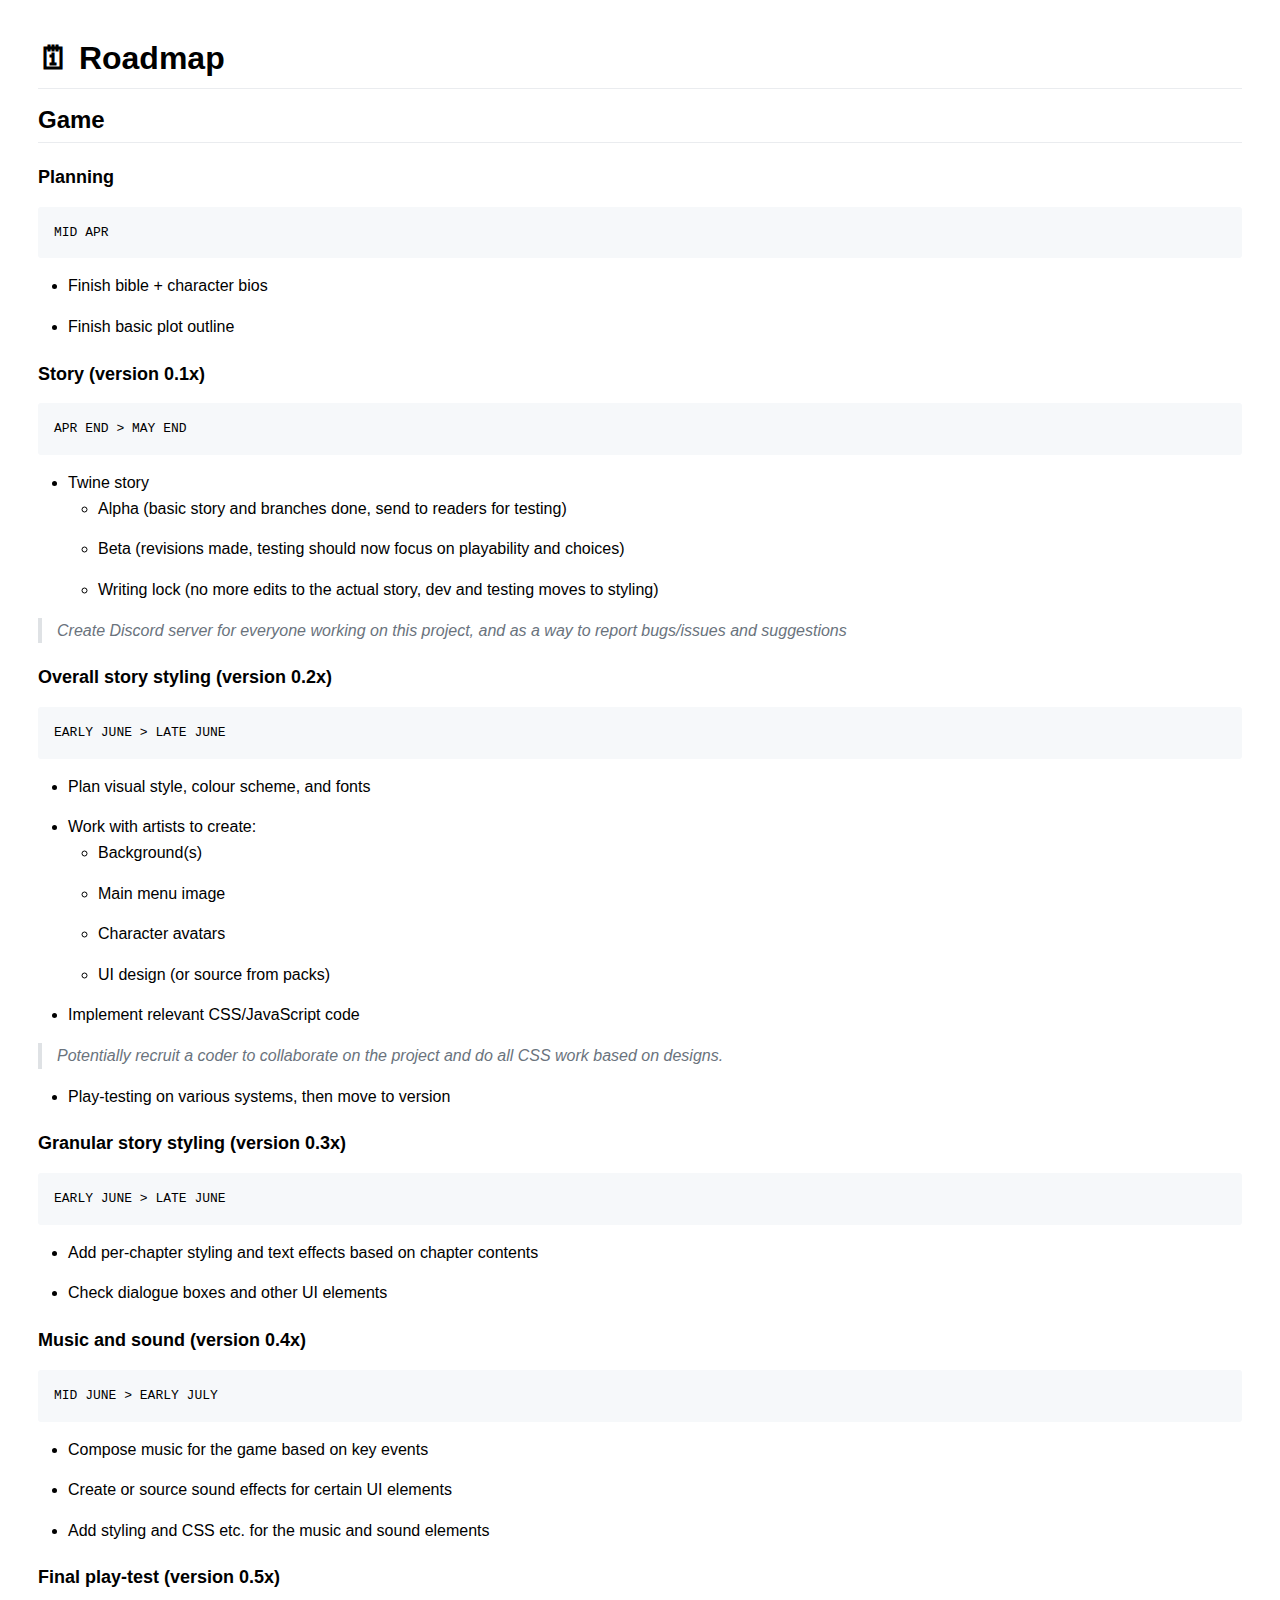
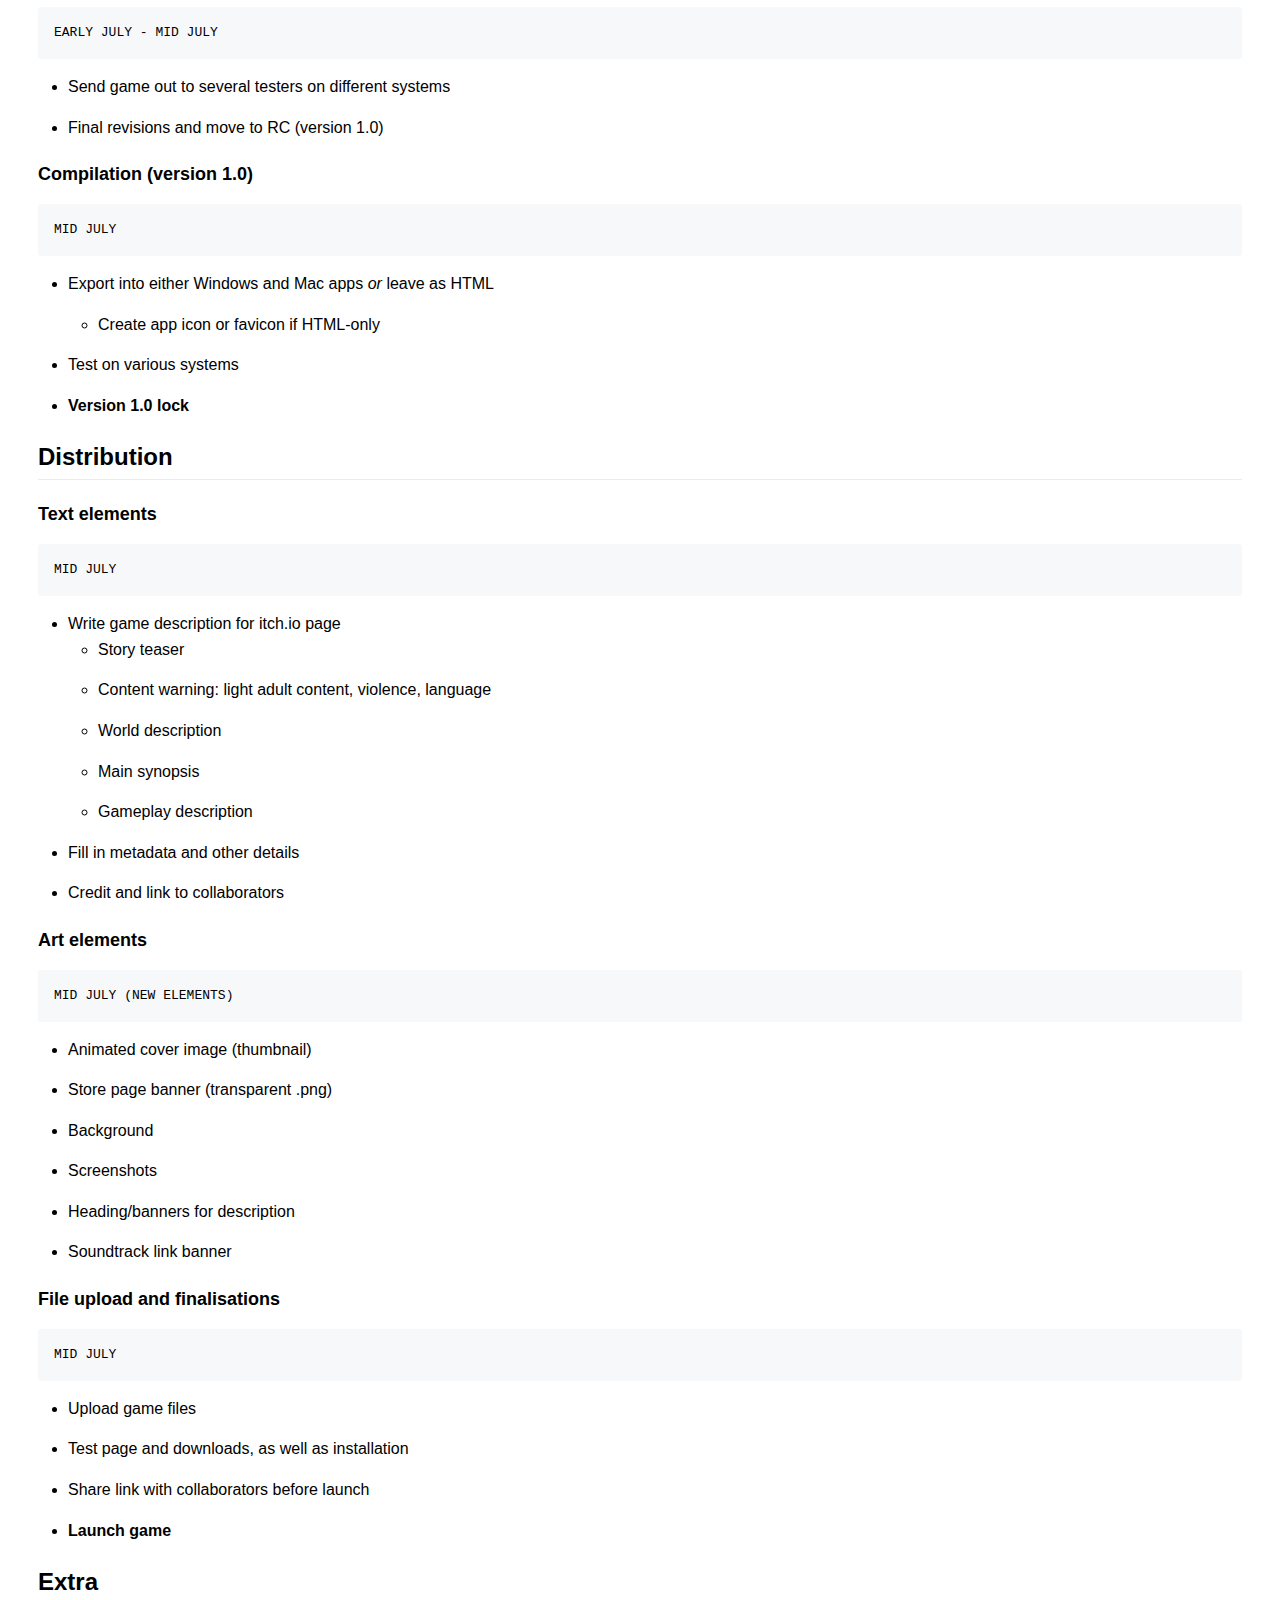
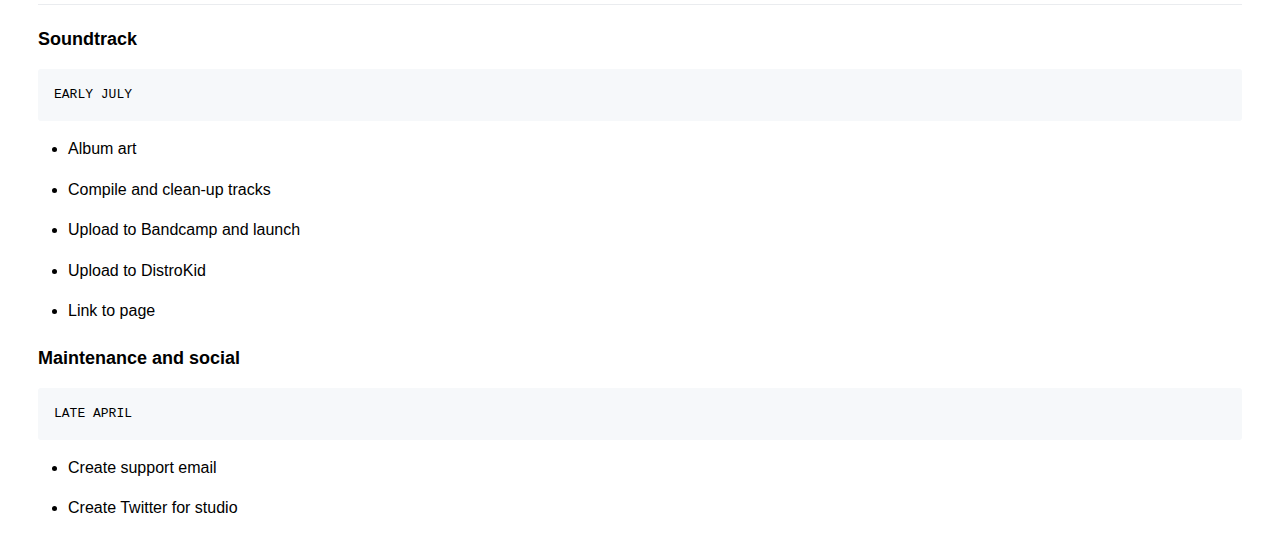
==== roadmap.html @ 9f1938f6 "Added homepage!" ====
<!DOCTYPE html>
<html>
	<head>
		<meta name="viewport" content="width=device-width, initial-scale=1.0">
		<meta charset="utf-8" />
		<link rel="stylesheet" type="text/css" href="css/style.css" />
		<title>🗓 Roadmap</title>
	</head>
<body>
<h1>🗓 Roadmap</h1>

<h2>Game</h2>

<h3>Planning</h3>

<pre><code>MID APR</code></pre>

<ul>
	<li>Finish bible + character bios</li>
	<li>Finish basic plot outline</li>
</ul>

<h3>Story (version 0.1x)</h3>

<pre><code>APR END &gt; MAY END</code></pre>

<ul>
	<li>Twine story

		<ul>
			<li>Alpha (basic story and branches done, send to readers for testing)</li>
			<li>Beta (revisions made, testing should now focus on playability and choices)</li>
			<li>Writing lock (no more edits to the actual story, dev and testing moves to styling)</li>
		</ul></li>
</ul>

<blockquote>
<p><em>Create Discord server for everyone working on this project, and as a way to report bugs/issues and suggestions </em></p>
</blockquote>

<h3>Overall story styling (version 0.2x)</h3>

<pre><code>EARLY JUNE &gt; LATE JUNE</code></pre>

<ul>
	<li>Plan visual style, colour scheme, and fonts</li>
	<li>Work with artists to create:

		<ul>
			<li>Background(s)</li>
			<li>Main menu image</li>
			<li>Character avatars</li>
			<li>UI design (or source from packs)</li>
		</ul></li>
	<li>Implement relevant CSS/JavaScript code</li>
</ul>

<blockquote>
<p><em>Potentially recruit a coder to collaborate on the project and do all CSS work based on designs.</em></p>
</blockquote>

<ul>
	<li>Play-testing on various systems, then move to version</li>
</ul>

<h3>Granular story styling (version 0.3x)</h3>

<pre><code>EARLY JUNE &gt; LATE JUNE</code></pre>

<ul>
	<li>Add per-chapter styling and text effects based on chapter contents</li>
	<li>Check dialogue boxes and other UI elements</li>
</ul>

<h3>Music and sound (version 0.4x)</h3>

<pre><code>MID JUNE &gt; EARLY JULY</code></pre>

<ul>
	<li>Compose music for the game based on key events</li>
	<li>Create or source sound effects for certain UI elements</li>
	<li>Add styling and CSS etc. for the music and sound elements </li>
</ul>

<h3>Final play-test (version 0.5x)</h3>

<pre><code>EARLY JULY - MID JULY</code></pre>

<ul>
	<li>Send game out to several testers on different systems</li>
	<li>Final revisions and move to RC (version 1.0)</li>
</ul>

<h3>Compilation (version 1.0)</h3>

<pre><code>MID JULY</code></pre>

<ul>
	<li>Export into either Windows and Mac apps <em>or </em>leave as HTML

		<ul>
			<li>Create app icon or favicon if HTML-only</li>
		</ul></li>
	<li>Test on various systems</li>
	<li><strong>Version 1.0 lock</strong></li>
</ul>

<h2>Distribution</h2>

<h3>Text elements</h3>

<pre><code>MID JULY</code></pre>

<ul>
	<li>Write game description for itch.io page

		<ul>
			<li>Story teaser</li>
			<li>Content warning: light adult content, violence, language</li>
			<li>World description</li>
			<li>Main synopsis</li>
			<li>Gameplay description</li>
		</ul></li>
	<li>Fill in metadata and other details</li>
	<li>Credit and link to collaborators</li>
</ul>

<h3>Art elements</h3>

<pre><code>MID JULY (NEW ELEMENTS)</code></pre>

<ul>
	<li>Animated cover image (thumbnail)</li>
	<li>Store page banner (transparent .png)</li>
	<li>Background</li>
	<li>Screenshots</li>
	<li>Heading/banners for description</li>
	<li>Soundtrack link banner</li>
</ul>

<h3>File upload and finalisations</h3>

<pre><code>MID JULY</code></pre>

<ul>
	<li>Upload game files</li>
	<li>Test page and downloads, as well as installation</li>
	<li>Share link with collaborators before launch</li>
	<li><strong>Launch game</strong></li>
</ul>

<h2>Extra</h2>

<h3>Soundtrack</h3>

<pre><code>EARLY JULY</code></pre>

<ul>
	<li>Album art</li>
	<li>Compile and clean-up tracks </li>
	<li>Upload to Bandcamp and launch</li>
	<li>Upload to DistroKid</li>
	<li>Link to page</li>
</ul>

<h3>Maintenance and social</h3>

<pre><code>LATE APRIL</code></pre>

<ul>
	<li>Create support email</li>
	<li>Create Twitter for studio</li>
</ul>

</body>
</html>
---- css/style.css ----
body {
	font-family: -apple-system, BlinkMacSystemFont, Helvetica, arial, sans-serif;
	font-size: 16px;
	line-height: 1.6;
	padding-top: 10px;
	padding-bottom: 10px;
	background-color: white;
	padding: 30px;
}

body > *:first-child {
	margin-top: 0 !important;
}

body > *:last-child {
	margin-bottom: 0 !important;
}

a {
	color: #0366d6;
	text-decoration: none;
}

a.absent {
	color: #cc0000;
}

a.anchor {
	display: block;
	padding-left: 30px;
	margin-left: -30px;
	cursor: pointer;
	position: absolute;
	top: 0;
	left: 0;
	bottom: 0;
}

h1, h2, h3, h4, h5, h6 {
	margin: 20px 0 10px;
	padding: 0;
	font-weight: bold;
	-webkit-font-smoothing: antialiased;
	cursor: text;
	position: relative;
}

h1 tt, h1 code {
	font-size: inherit;
}

h2 tt, h2 code {
	font-size: inherit;
}

h3 tt, h3 code {
	font-size: inherit;
}

h4 tt, h4 code {
	font-size: inherit;
}

h5 tt, h5 code {
	font-size: inherit;
}

h6 tt, h6 code {
	font-size: inherit;
}

h1 {
	font-size: 2em;
	line-height: 1.25;
	color: black;
	border-bottom: 1px solid #eaecef;
	padding-bottom: .3em;
	margin-bottom: 16px;
}

h2 {
	font-size: 1.5em;
	line-height: 1.25;
	color: black;
	border-bottom: 1px solid #eaecef;
	padding-bottom: .3em;
	margin-bottom: 16px;
	margin-top: 24px;
}

h3 {
	font-size: 18px;
}

h4 {
	font-size: 16px;
}

h5 {
	font-size: 14px;
}

h6 {
	color: #777777;
	font-size: 14px;
}

p, blockquote, ul, ol, dl, li, table, pre {
	margin: 15px 0;
}

hr {
	background-color: #e1e4e8;
	border: 0 none;
	color: #cccccc;
	height: .25em;
	padding: 0;
	margin: 24px 0;
}

body > h2:first-child {
	margin-top: 0;
	padding-top: 0;
}

body > h1:first-child {
	margin-top: 0;
	padding-top: 0;
}

body > h1:first-child + h2 {
	margin-top: 0;
	padding-top: 0;
}

dy > h3:first-child, body > h4:first-child, body > h5:first-child, body > h6:first-child {
	margin-top: 0;
	padding-top: 0;
}

a:first-child h1, a:first-child h2, a:first-child h3, a:first-child h4, a:first-child h5, a:first-child h6 {
	margin-top: 0;
	padding-top: 0;
}

h1 p, h2 p, h3 p, h4 p, h5 p, h6 p {
	margin-top: 0;
}

li p.first {
	display: inline-block;
}

ul, ol {
	padding-left: 30px;
}

ol#footnotes {
	padding-top: 15px;
	background: transparent url([data-uri]) repeat-x 0 0;
}

ul :first-child, ol :first-child {
	margin-top: 0;
}

ul :last-child, ol :last-child {
	margin-bottom: 0;
}

dl {
  padding: 0;
}

dl dt {
	font-size: 14px;
	font-weight: bold;
	font-style: italic;
	padding: 0;
	margin: 15px 0 5px;
}

dl dt:first-child {
	padding: 0;
}

dl dt > :first-child {
	margin-top: 0;
}

dl dt > :last-child {
	margin-bottom: 0;
}

dl dd {
	margin: 0 0 15px;
	padding: 0 15px;
}

dl dd > :first-child {
	margin-top: 0;
}

dl dd > :last-child {
	margin-bottom: 0;
}

blockquote {
	border-left: 4px solid #dfe2e5;
	padding: 0 15px;
	color: #6a737d;
}

blockquote > :first-child {
	margin-top: 0;
}

blockquote > :last-child {
	margin-bottom: 0;
}

table {
	padding: 0;
}

table tr {
	border-top: 1px solid #cccccc;
	background-color: white;
	margin: 0;
	padding: 0;
}

table tr:nth-child(2n) {
	background-color: #f8f8f8;
}

table tr th {
	font-weight: bold;
	border: 1px solid #cccccc;
	text-align: left;
	margin: 0;
	padding: 6px 13px;
}

table tr td {
	border: 1px solid #cccccc;
	text-align: left;
	margin: 0;
	padding: 6px 13px;
}

table tr th :first-child, table tr td :first-child {
	margin-top: 0;
}

table tr th :last-child, table tr td :last-child {
	margin-bottom: 0;
}

img {
	max-width: 100%;
}

span.frame {
	display: block;
	overflow: hidden;
}

span.frame > span {
	border: 1px solid #dddddd;
	display: block;
	float: left;
	overflow: hidden;
	margin: 13px 0 0;
	padding: 7px;
	width: auto;
}

span.frame span img {
	display: block;
	float: left;
}

span.frame span span {
	clear: both;
	color: #333333;
	display: block;
	padding: 5px 0 0;
}

span.align-center {
	display: block;
	overflow: hidden;
	clear: both;
}

span.align-center > span {
	display: block;
	overflow: hidden;
	margin: 13px auto 0;
	text-align: center;
}

span.align-center span img {
	margin: 0 auto;
	text-align: center;
}

span.align-right {
	display: block;
	overflow: hidden;
	clear: both;
}

span.align-right > span {
	display: block;
	overflow: hidden;
	margin: 13px 0 0;
	text-align: right;
}

span.align-right span img {
	margin: 0;
	text-align: right;
}

span.float-left {
	display: block;
	margin-right: 13px;
	overflow: hidden;
	float: left;
}

span.float-left span {
	margin: 13px 0 0;
}

span.float-right {
	display: block;
	margin-left: 13px;
	overflow: hidden;
	float: right;
}

span.float-right > span {
	display: block;
	overflow: hidden;
	margin: 13px auto 0;
	text-align: right;
}

code, pre, tt {
	font-family: SFMono-Regular,Consolas,Liberation Mono,Menlo,Courier,monospace;
	line-height: 1.45;
}

code, tt {
	font-size: 85%;
	margin: 0 2px;
	padding: .2em .4em;
	white-space: nowrap;
	background-color: rgba(27,31,35,.05);
	border-radius: 3px;
}

pre code {
	font-size: inherit;
	margin: 0;
	padding: 0;
	white-space: pre;
	border: none;
	background: transparent;
}

.highlight pre {
	background-color: #f6f8fa;
	font-size: 13px;
	line-height: 19px;
	overflow: auto;
	padding: 6px 10px;
	border-radius: 3px;
}

pre {
	background-color: #f6f8fa;
	font-size: 13px;
	line-height: 19px;
	overflow: auto;
	padding: 16px;
	border-radius: 3px;
}

pre code, pre tt {
	background-color: transparent;
	border: none;
}

.syntax-all {
}

.syntax-entity {
	color: #6f42c1;
}

.syntax-tag {
	color: #22863a;
}

.syntax-keyword {
	color: #d73a49;
}

.syntax-parameter {
	color: #24292e;
}

.syntax-string {
	color: #003878;
}

.syntax-constant {
	color: #005cc5;
}

.syntax-variable {
	color: #e36209;
}

.syntax-escape {
	font-weight: bold;
	color:       #22863a;
}

.syntax-comment {
	color: #6a737d;
}

.syntax-error {
	color: #b31d28;
}

/* Markup Highlighting */

.syntax-heading {
	font-weight: bold;
	color:       #005cc5;
}

.syntax-italic {
	font-style: italic;
	color:      #24292e;
}

.syntax-bold {
	font-weight: bold;
	color:       #24292e;
}

.syntax-deleted {
	color:            #b31d28;
	background-color: #ffeef0;
}

.syntax-inserted {
	color:            #22863a;
	background-color: #f0fff4;
}

.syntax-changed {
	color:            #e36209;
	background-color: #ffebda;
}

.syntax-link {
	text-decoration: underline;
	color:           #032f62;
}

.syntax-list {
	color: #e36209;
}

@keyframes highfade {
	0% {
		background-color: none;
	}
	20% {
		background-color: yellow;
	}
	100% {
		background-color: none;
	}
}

@-webkit-keyframes highfade {
	0% {
		background-color: none;
	}
	20% {
		background-color: yellow;
	}
	100% {
		background-color: none;
	}
}
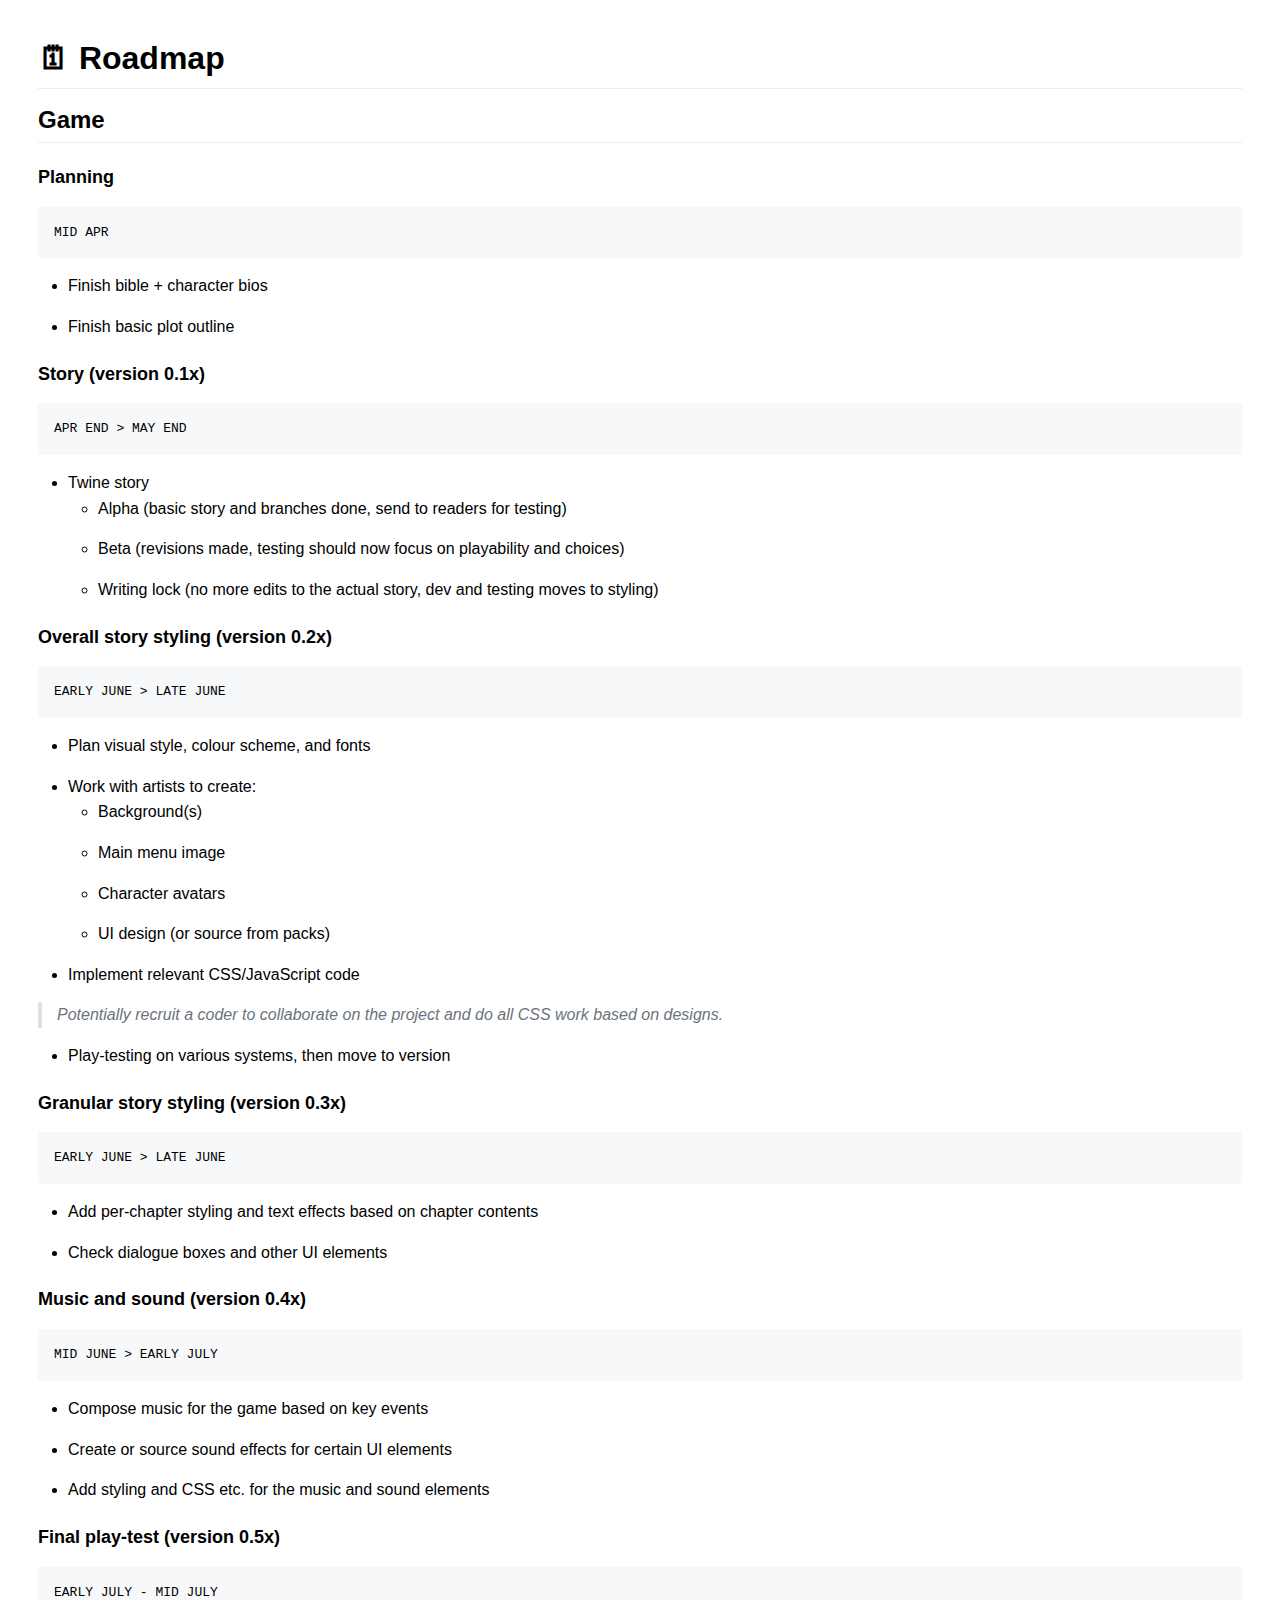
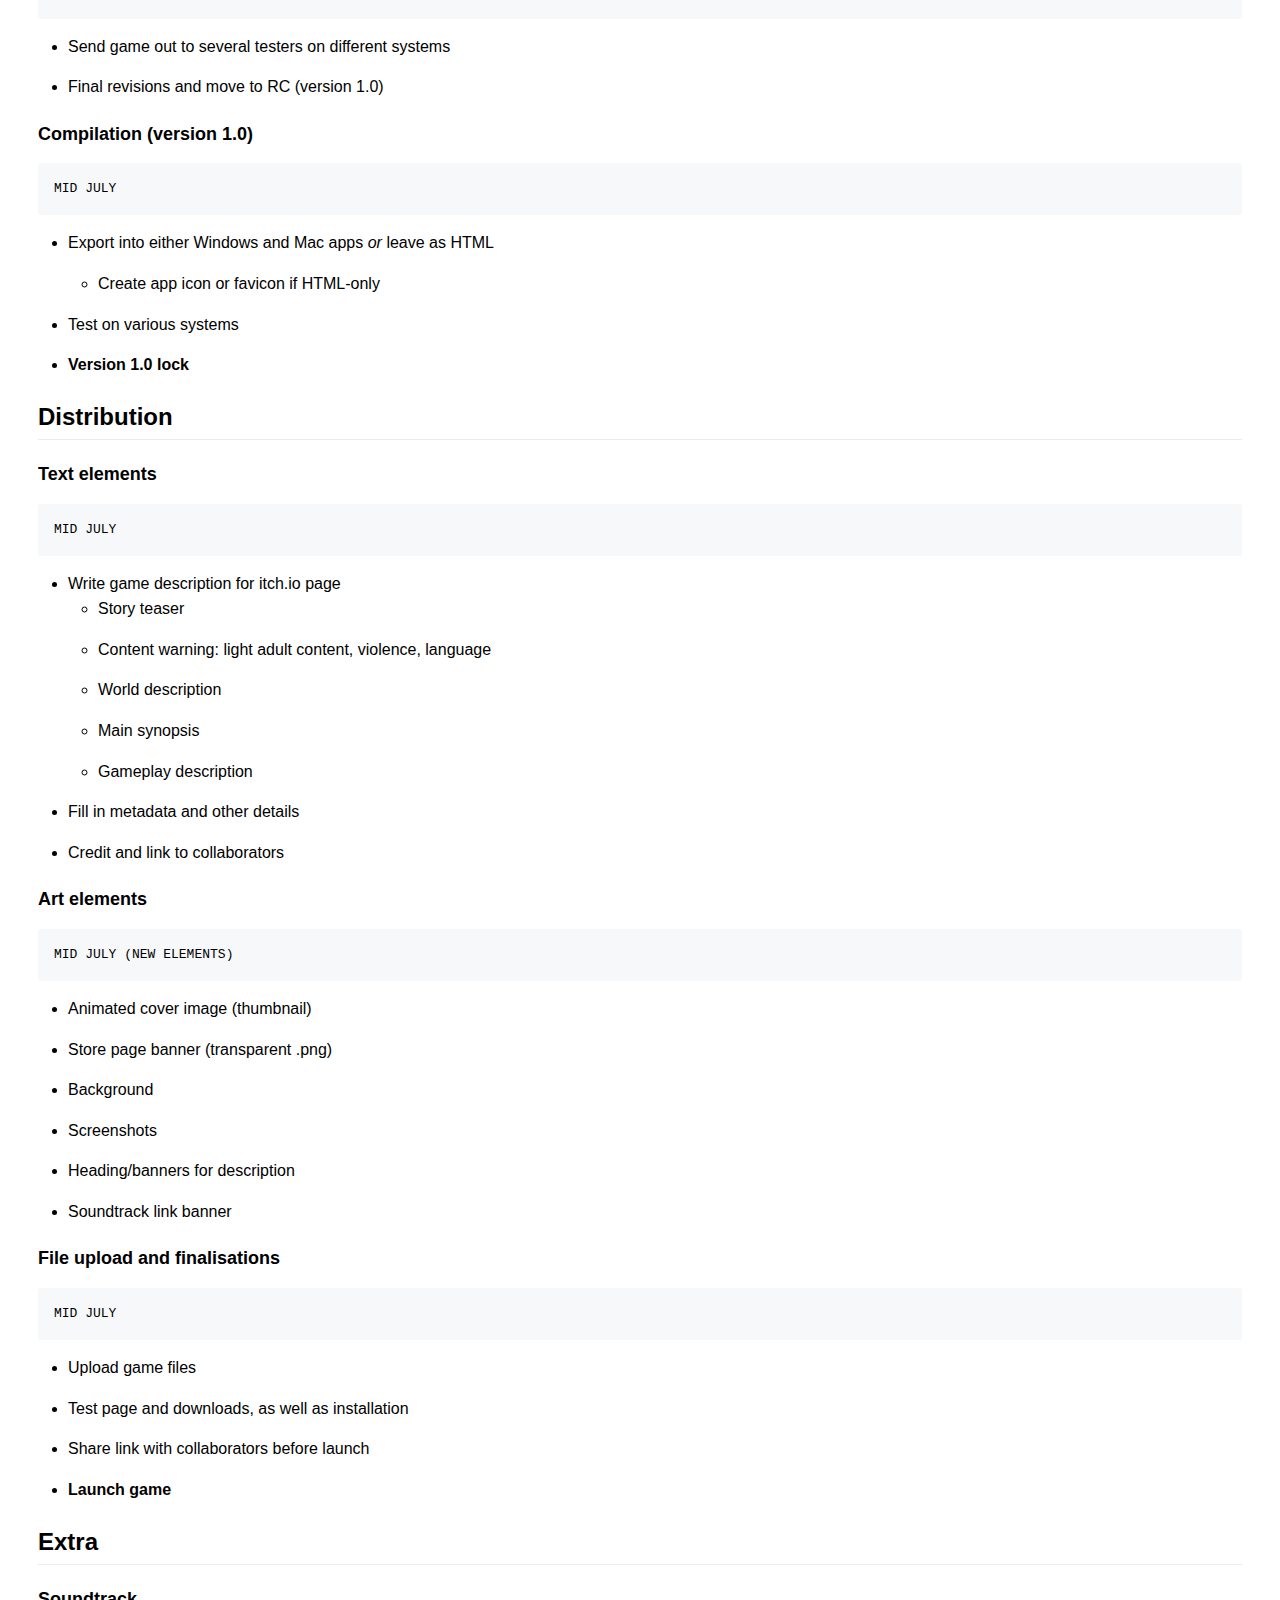
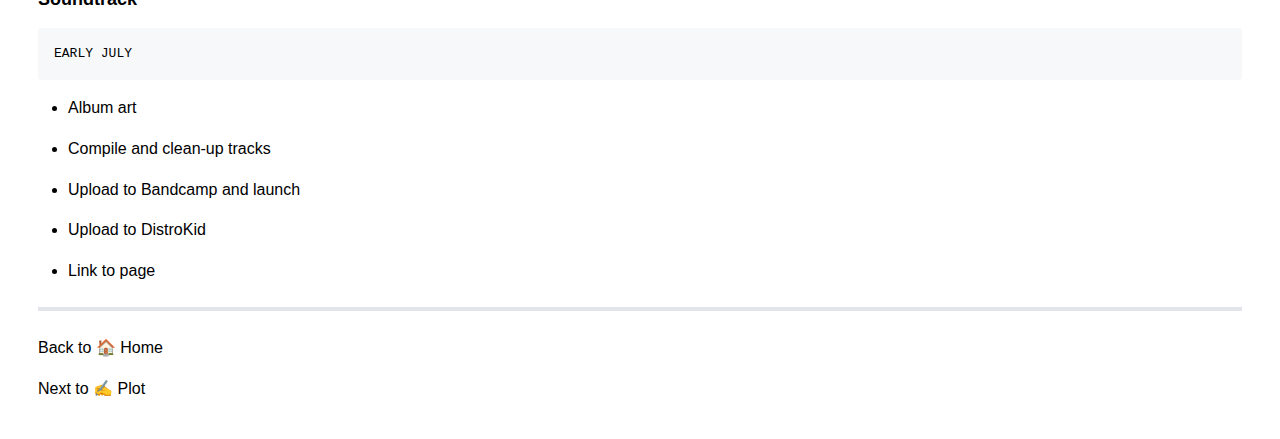
==== commit 2e3463e4: "Update roadmap.html" ====
--- a/roadmap.html
+++ b/roadmap.html
@@ -33,10 +33,6 @@
 			<li>Writing lock (no more edits to the actual story, dev and testing moves to styling)</li>
 		</ul></li>
 </ul>
-
-<blockquote>
-<p><em>Create Discord server for everyone working on this project, and as a way to report bugs/issues and suggestions </em></p>
-</blockquote>
 
 <h3>Overall story styling (version 0.2x)</h3>
 
@@ -163,14 +159,11 @@
 	<li>Link to page</li>
 </ul>
 
-<h3>Maintenance and social</h3>
+<hr />
 
-<pre><code>LATE APRIL</code></pre>
+<p>Back to 🏠 Home</p>
 
-<ul>
-	<li>Create support email</li>
-	<li>Create Twitter for studio</li>
-</ul>
+<p>Next to ✍️ Plot</p>
 
 </body>
 </html>
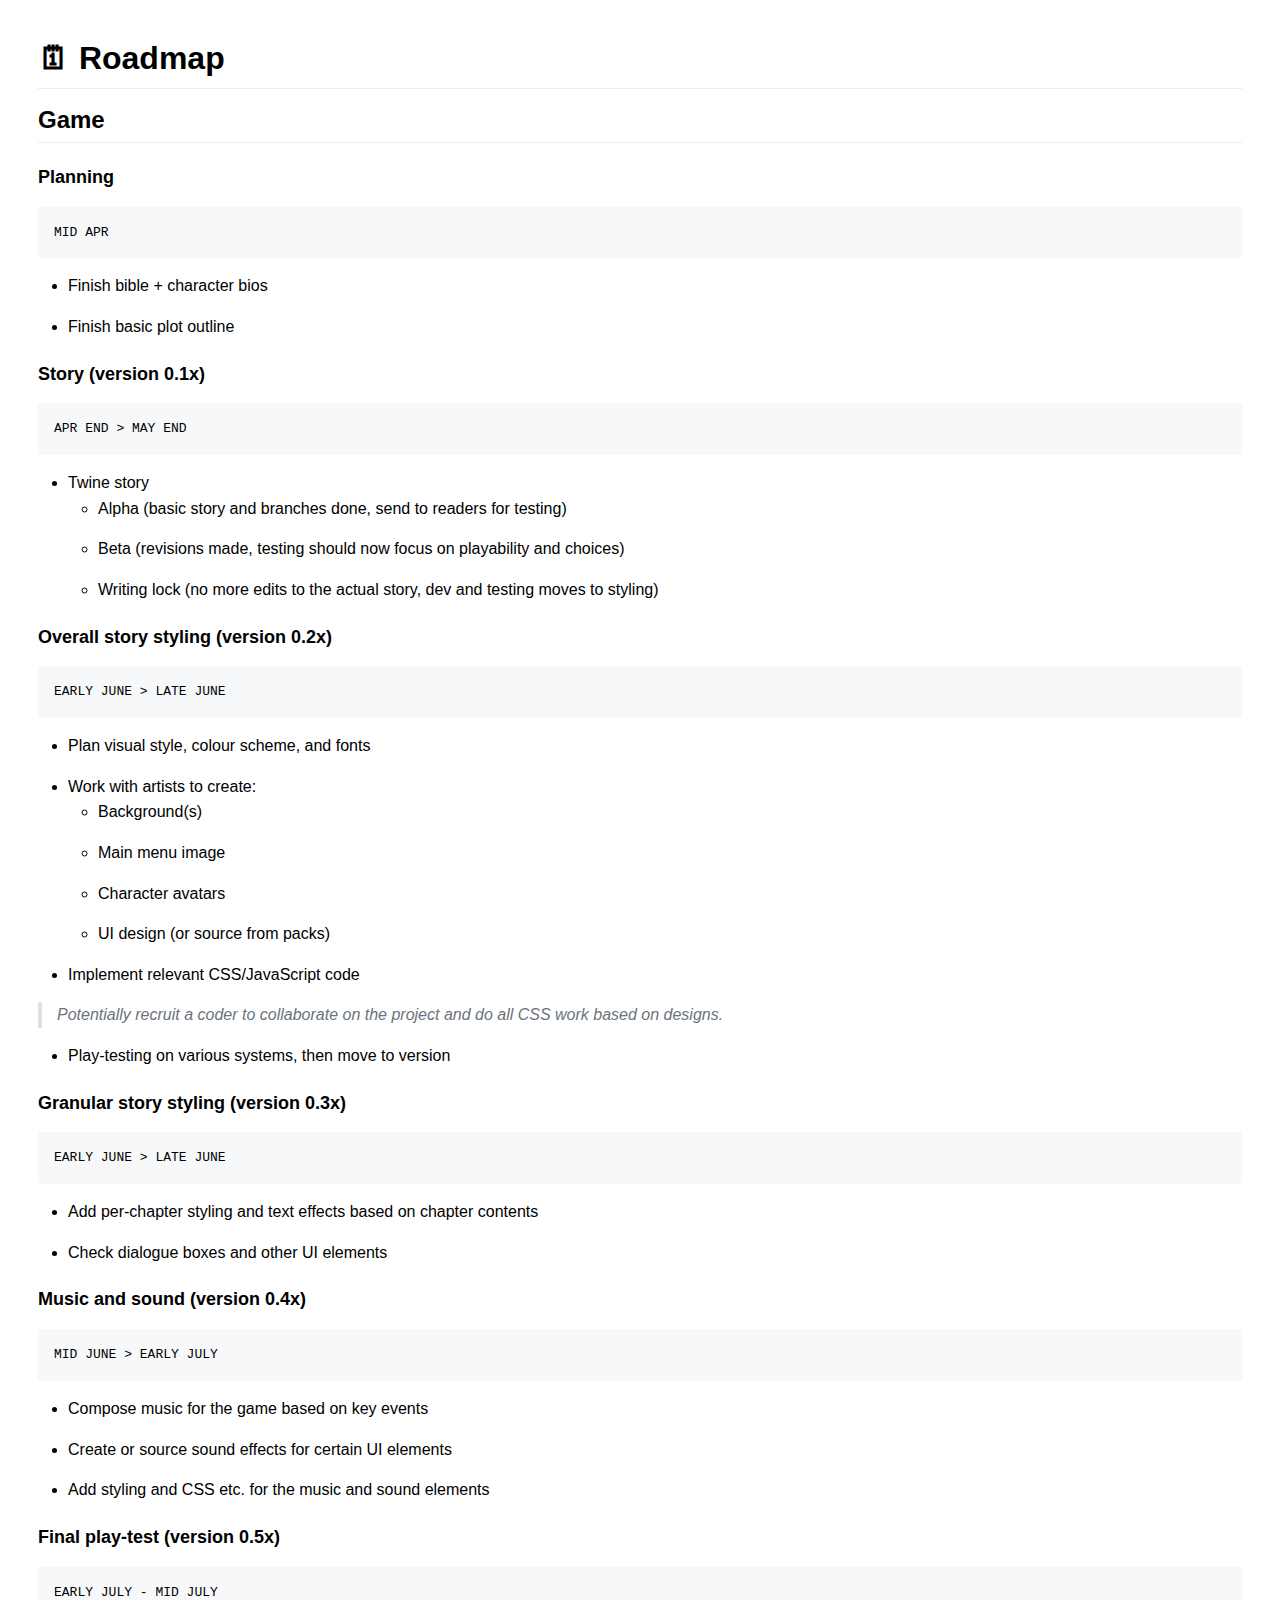
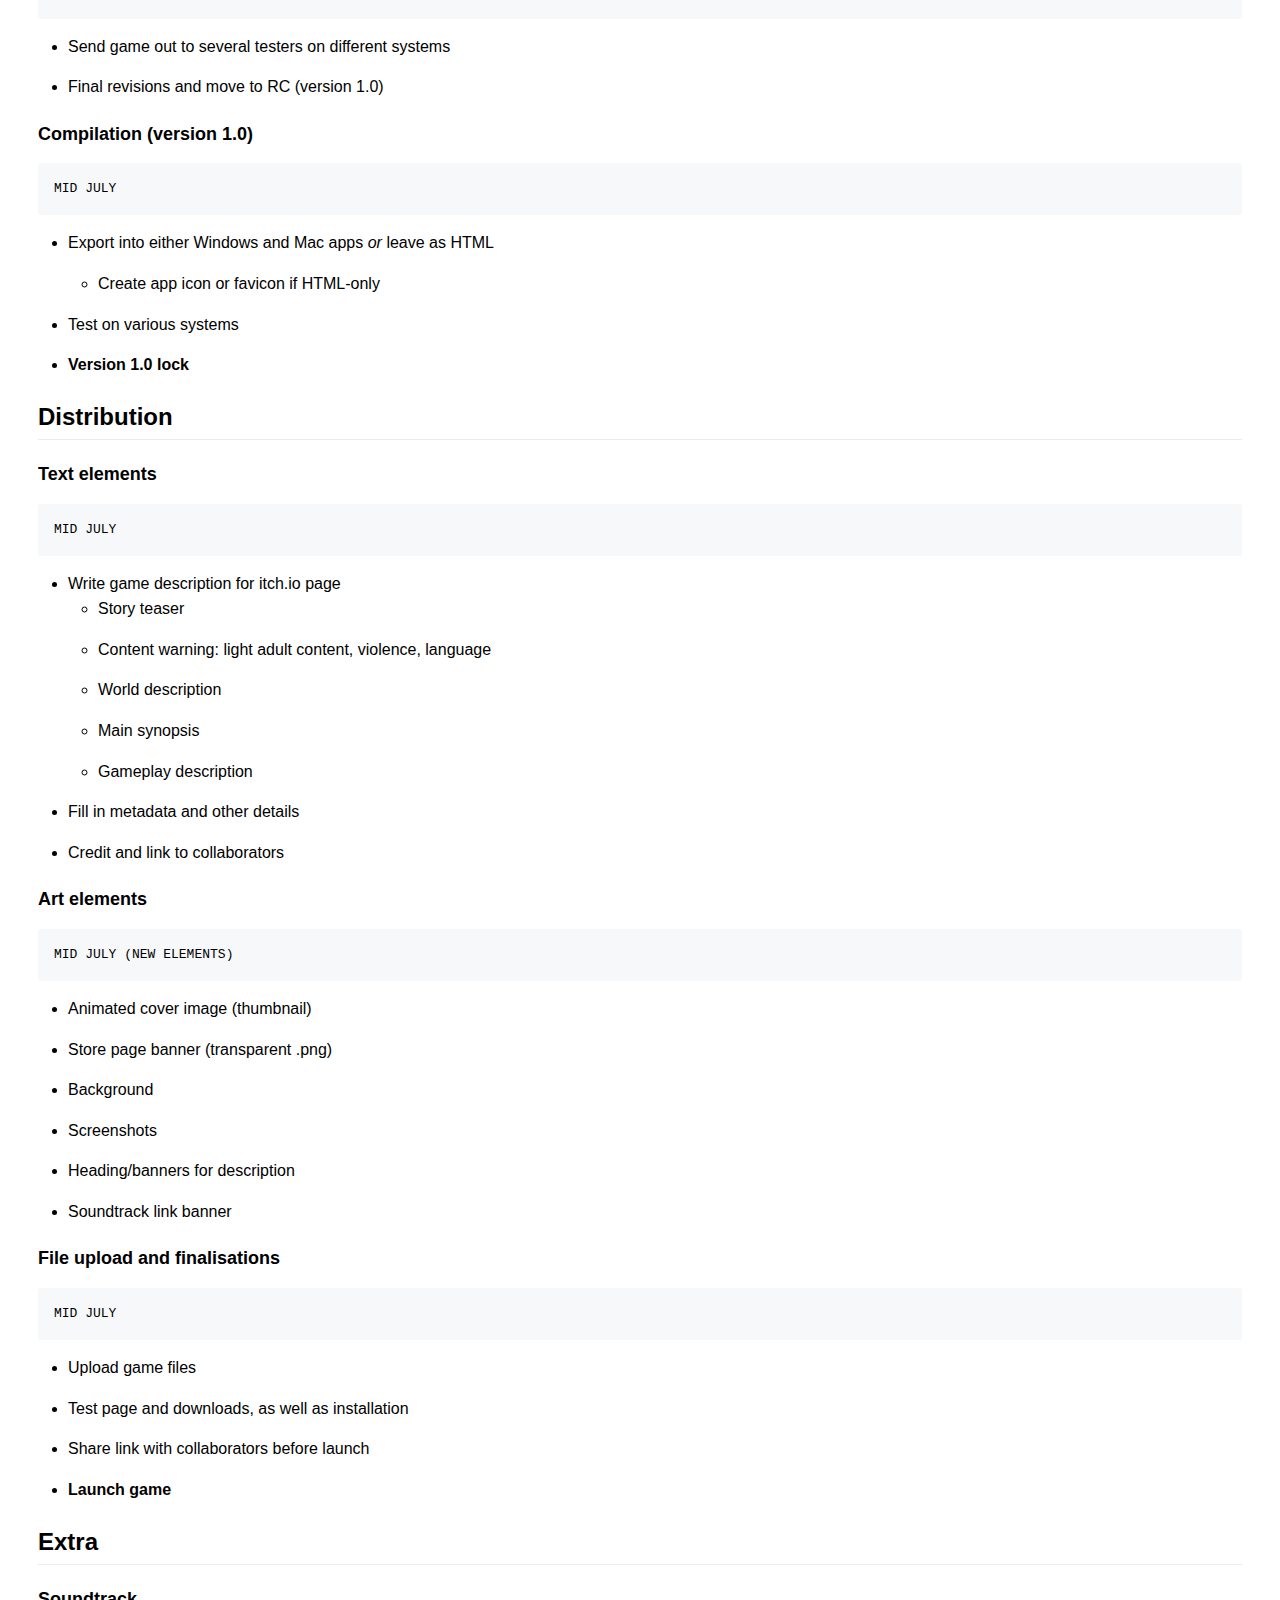
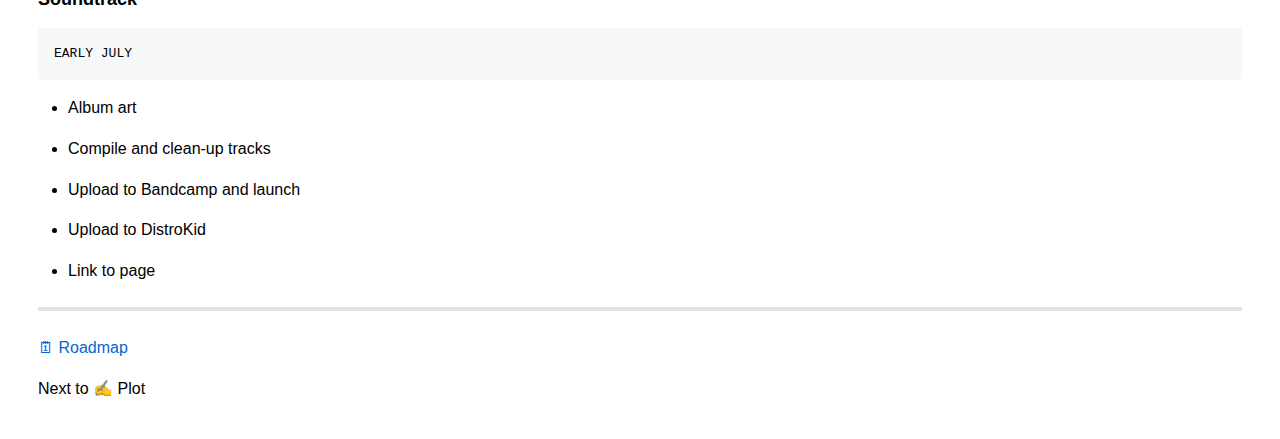
==== commit 3750bf4c: "Update roadmap.html" ====
--- a/roadmap.html
+++ b/roadmap.html
@@ -161,7 +161,7 @@
 
 <hr />
 
-<p>Back to 🏠 Home</p>
+<a href="roadmap.html">🗓 Roadmap</a>
 
 <p>Next to ✍️ Plot</p>
 
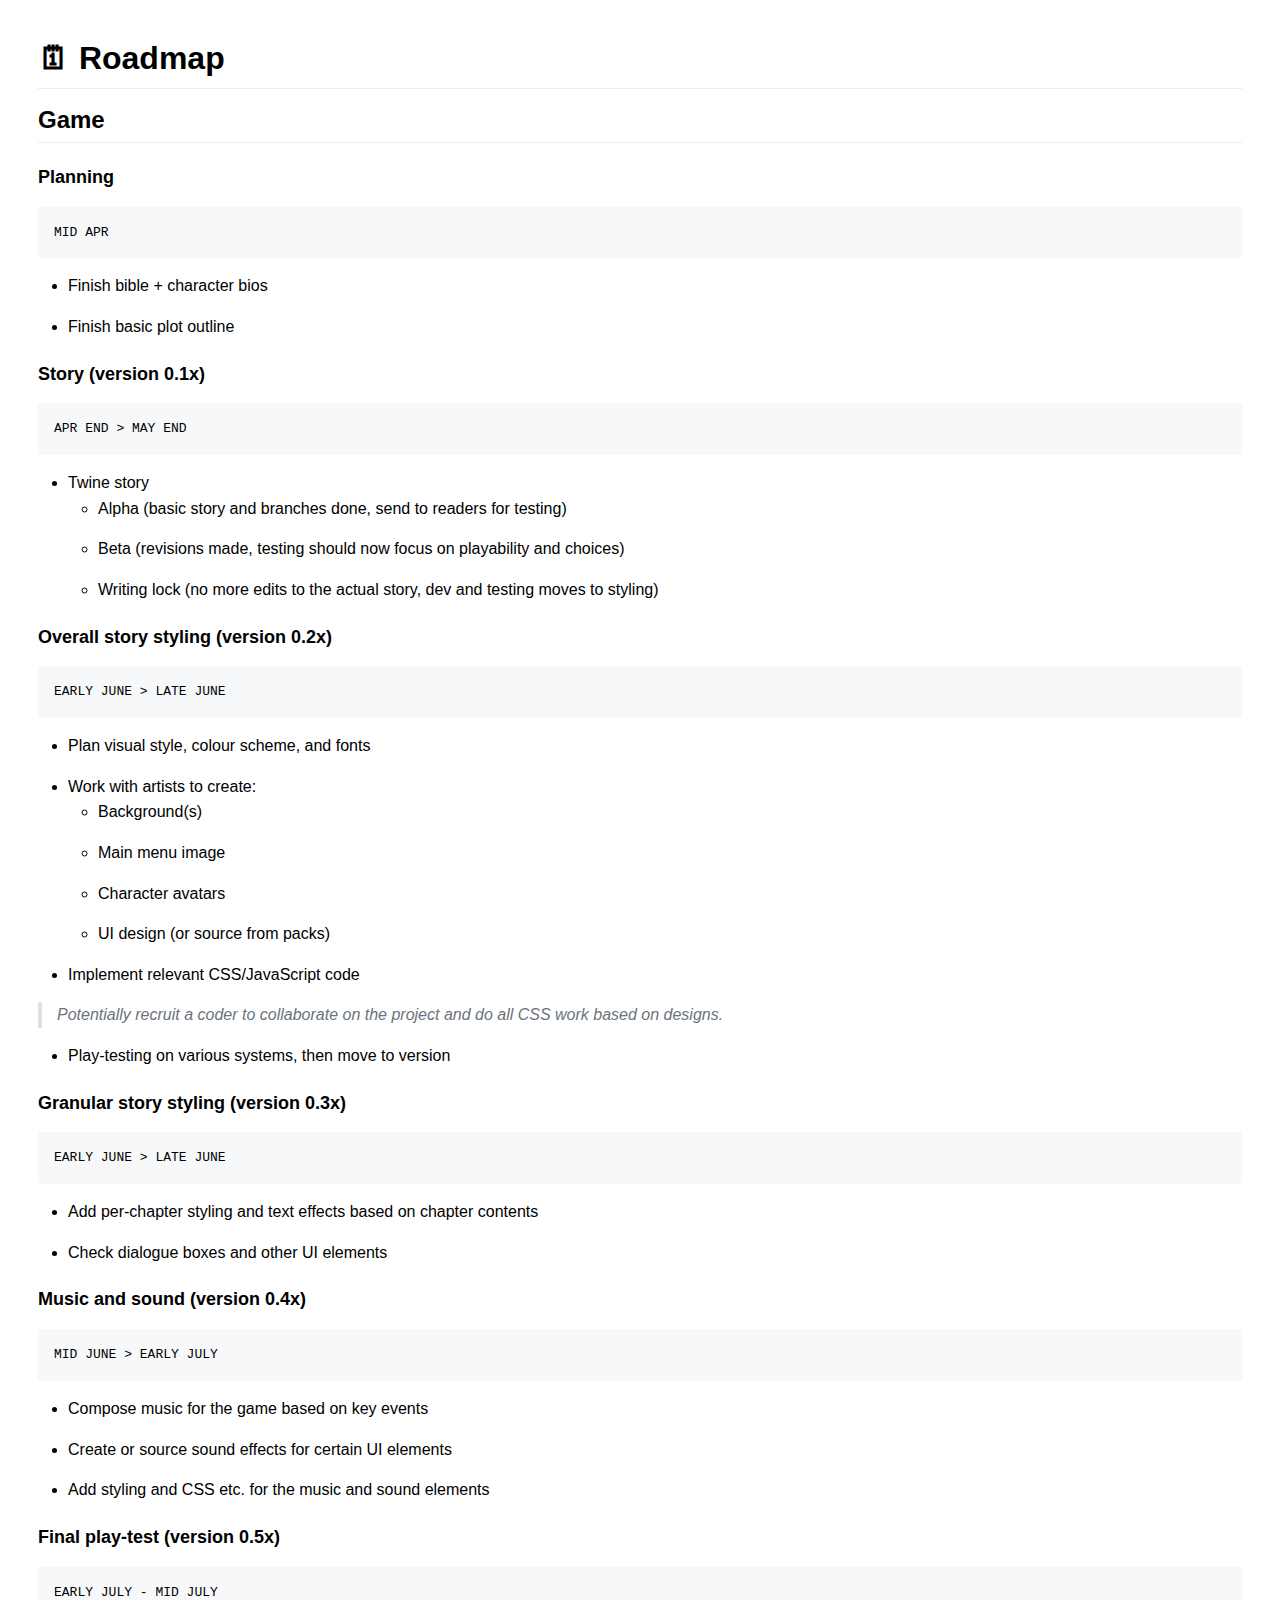
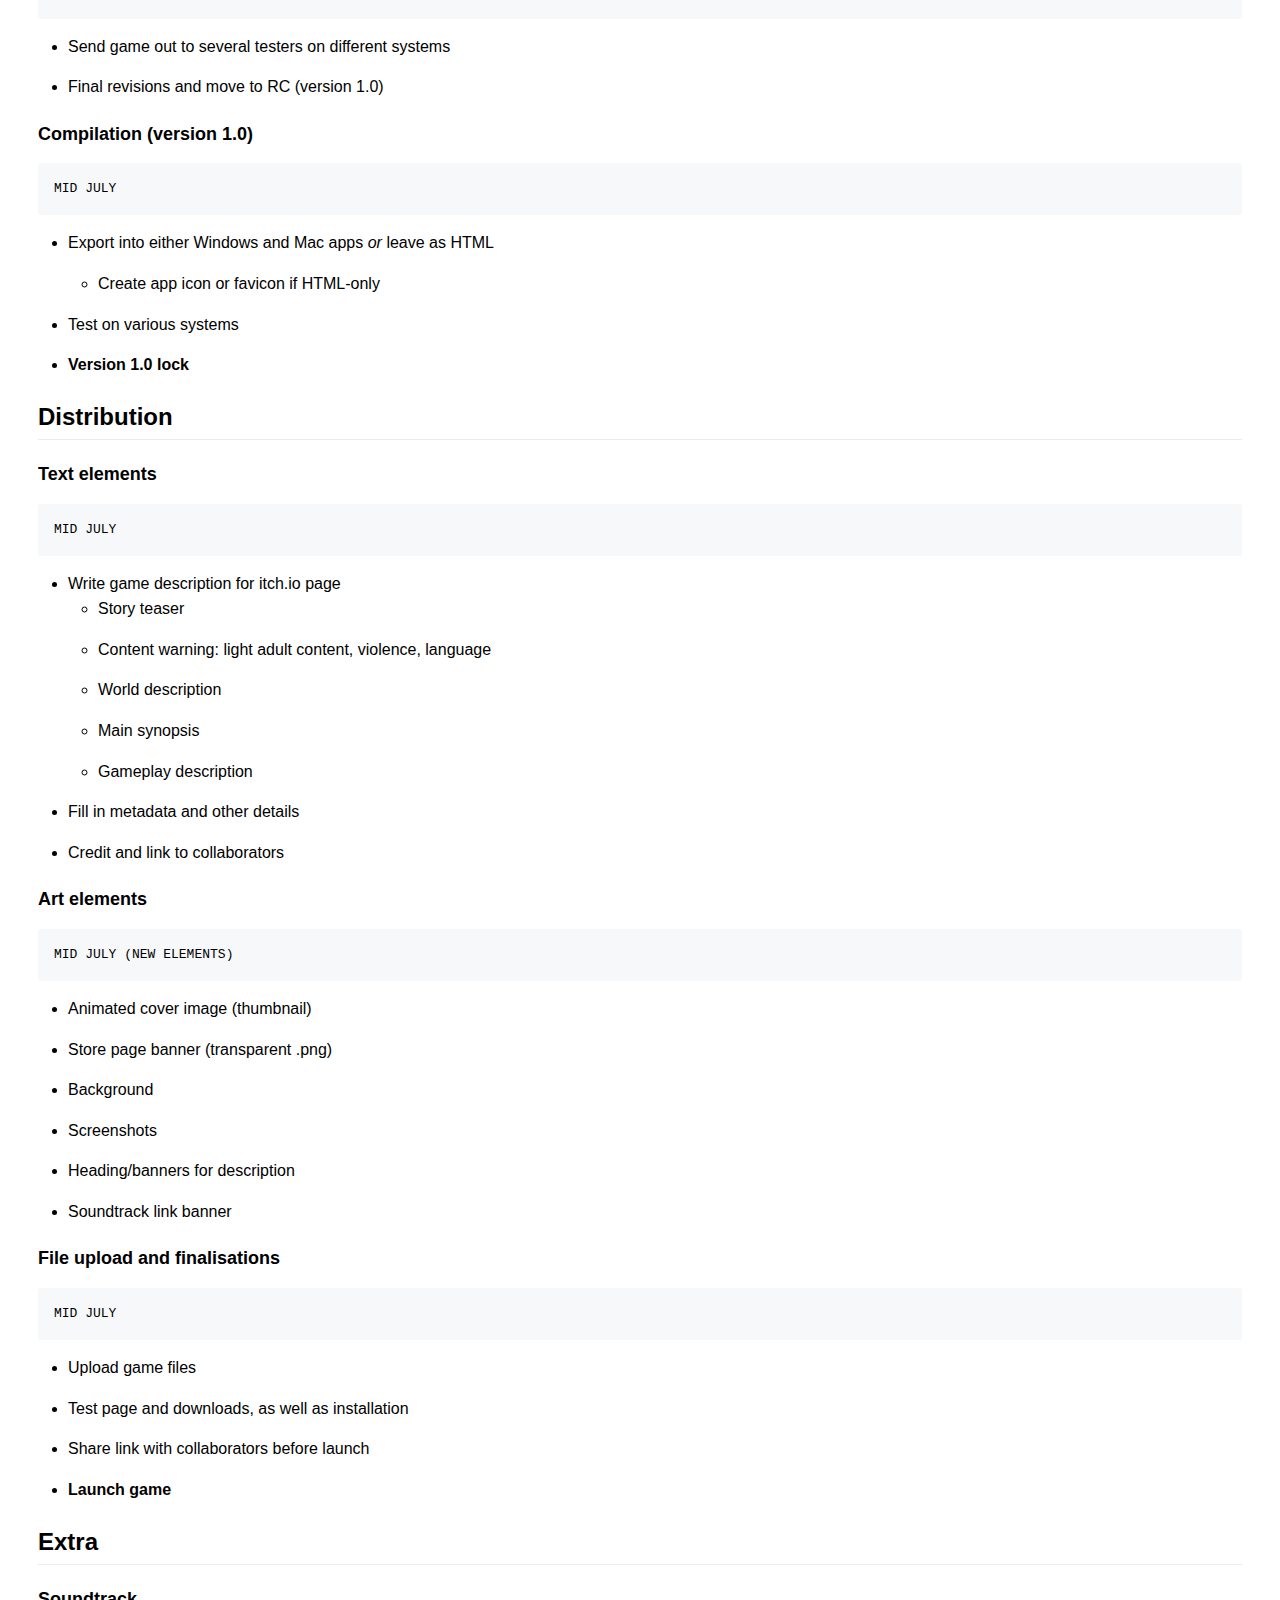
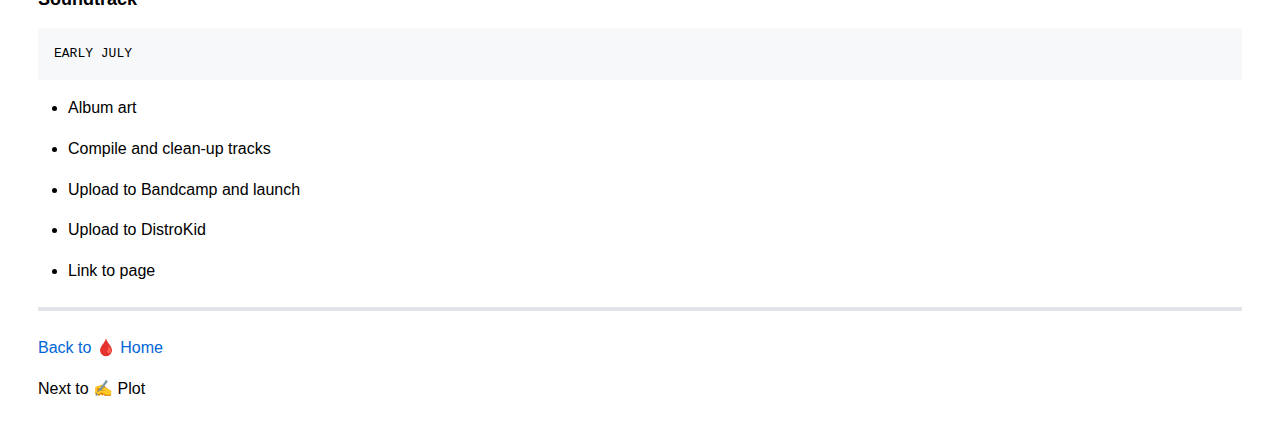
==== commit 401edc3a: "Update roadmap.html" ====
--- a/roadmap.html
+++ b/roadmap.html
@@ -161,7 +161,7 @@
 
 <hr />
 
-<a href="roadmap.html">🗓 Roadmap</a>
+<a href="index.html">Back to 🩸 Home</a>
 
 <p>Next to ✍️ Plot</p>
 
